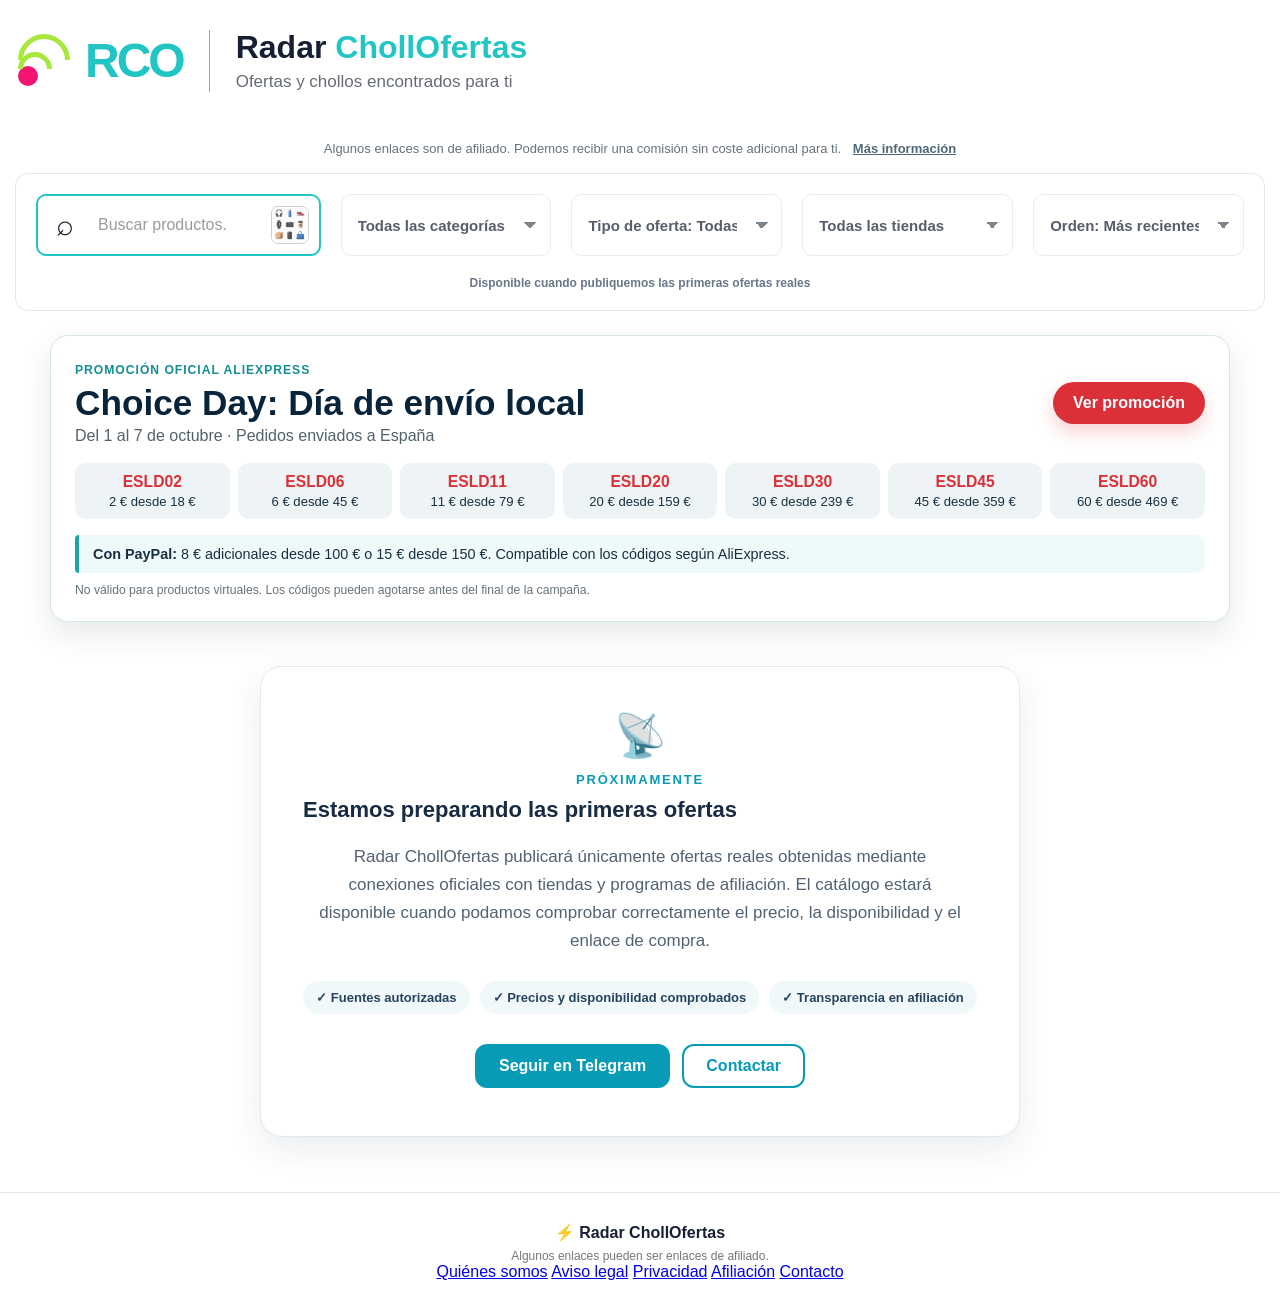
==== index.html @ f6c0b973 "Activar promoción oficial AliExpress Choice Day" ====
﻿<!DOCTYPE html>
<html lang="es">

<head>
    <meta charset="UTF-8">
    <meta name="viewport" content="width=device-width, initial-scale=1.0">

    <meta name="description" content="Radar ChollOfertas está preparando su catálogo de ofertas reales mediante conexiones oficiales con tiendas y programas de afiliación.">
    <meta name="robots" content="index, follow">

    <meta property="og:type" content="website">
    <meta property="og:locale" content="es_ES">
    <meta property="og:site_name" content="Radar ChollOfertas">
    <meta property="og:title" content="Radar ChollOfertas">
    <meta property="og:description" content="Estamos preparando ofertas reales mediante conexiones oficiales con tiendas y programas de afiliación.">
    <meta property="og:url" content="https://radarchollofertas.es/">
    <meta property="og:image" content="https://radarchollofertas.es/imagenes/compartir-radar-chollofertas.png">
    <meta property="og:image:width" content="1200">
    <meta property="og:image:height" content="630">
    <meta property="og:image:alt" content="Radar ChollOfertas, ofertas y chollos encontrados para ti">

    <meta name="twitter:card" content="summary_large_image">
    <meta name="twitter:title" content="Radar ChollOfertas">
    <meta name="twitter:description" content="Estamos preparando ofertas reales mediante conexiones oficiales con tiendas y programas de afiliación.">
    <meta name="twitter:image" content="https://radarchollofertas.es/imagenes/compartir-radar-chollofertas.png">

    <link rel="canonical" href="https://radarchollofertas.es/">
    <link rel="icon" href="favicon.svg" type="image/svg+xml">
    <link rel="alternate icon" href="favicon.ico">

    <title>Radar ChollOfertas</title>

    <link rel="stylesheet" href="styles.css?v=nombres-tienda1">
</head>

<body>

<header class="cabecera">

    <div class="marca" id="irInicio" role="link" tabindex="0" title="Ir al inicio">

        <div class="logo-rco">
            <div class="radar-simple">
                <span class="radar-punto"></span>
                <span class="radar-onda onda-a"></span>
                <span class="radar-onda onda-b"></span>
            </div>

            <span class="rco">RCO</span>
        </div>

        <div class="separador-logo"></div>

        <div class="nombre-marca">
            <h1>
                Radar <span>ChollOfertas</span>
            </h1>

            <p>
                Ofertas y chollos encontrados para ti
            </p>
        </div>

    </div>

</header>

<aside class="aviso-publicidad-visible" aria-label="Aviso sobre enlaces de afiliado">
    <span>Algunos enlaces son de afiliado. Podemos recibir una comisión sin coste adicional para ti.</span>
    <a href="afiliacion.html">Más información</a>
</aside>

<main>

    <section class="buscador-filtros">

        <div class="buscador">
            <span>⌕</span>

            <input
                id="buscar"
                type="search"
                placeholder="Buscar productos..."
            >

            <button
    id="abrirMosaico"
    class="acceso-mosaico"
    type="button"
    title="Ver mosaico de ofertas"
    aria-label="Ver mosaico de ofertas"
>
    <img class="imagen-mosaico-boton" src="imagenes/icono_mosaico.png" alt="" aria-hidden="true">
</button>
        </div>


        <select id="filtroCategoria">
            <option value="TODAS">Todas las categorías</option>
            <option value="ELECTRONICA">Electrónica</option>
            <option value="BELLEZA">Belleza</option>
            <option value="SUPERMERCADO">Supermercado</option>
            <option value="HOGAR">Hogar</option>
            <option value="INFANTIL">Infantil</option>
            <option value="INFORMATICA">Informática</option>
            <option value="MODA">Moda</option>
            <option value="DEPORTES">Deportes</option>
            <option value="LIBROS">Libros</option>
            <option value="OTROS">Otros</option>
        </select>

        <select id="filtroTipo">
            <option value="TODOS">Tipo de oferta: Todas</option>
            <option value="CHOLLO">🔥 Chollos</option>
            <option value="OFERTA">🛒 Ofertas</option>
        </select>


        <select id="filtroTienda">
            <option value="TODAS">
                Todas las tiendas
            </option>
        </select>


        <select id="ordenar">
            <option value="recientes">
                Orden: Más recientes
            </option>

            <option value="descuento">
                Mayor descuento
            </option>

            <option value="precio">
                Menor precio
            </option>
        </select>

    </section>

<!-- RCO_CHOICE_DAY_INICIO -->
    <section class="campana-choice" aria-labelledby="tituloChoiceDay">
        <div class="campana-choice-cabecera">
            <div>
                <span class="campana-choice-etiqueta">Promoción oficial AliExpress</span>
                <h2 id="tituloChoiceDay">Choice Day: Día de envío local</h2>
                <p>Del 1 al 7 de octubre · Pedidos enviados a España</p>
            </div>
            <a class="campana-choice-boton" href="https://www.awin1.com/cread.php?awinmid=11640&amp;awinaffid=3092483&amp;ued=https%3A%2F%2Fwww.aliexpress.com%2Fssr%2F300003422%2Fglo-main-venue-1w639u%3FdisableNav%3DYES%26pha_manifest%3Dssr%26_immersiveMode%3Dtrue%26businessCode%3Dguide" rel="nofollow sponsored">Ver promoción</a>
        </div>
        <div class="campana-choice-codigos" aria-label="Códigos promocionales">
            <span><b>ESLD02</b> 2 € desde 18 €</span><span><b>ESLD06</b> 6 € desde 45 €</span>
            <span><b>ESLD11</b> 11 € desde 79 €</span><span><b>ESLD20</b> 20 € desde 159 €</span>
            <span><b>ESLD30</b> 30 € desde 239 €</span><span><b>ESLD45</b> 45 € desde 359 €</span>
            <span><b>ESLD60</b> 60 € desde 469 €</span>
        </div>
        <p class="campana-choice-paypal"><b>Con PayPal:</b> 8 € adicionales desde 100 € o 15 € desde 150 €. Compatible con los códigos según AliExpress.</p>
        <p class="campana-choice-condiciones">No válido para productos virtuales. Los códigos pueden agotarse antes del final de la campaña.</p>
    </section>
<!-- RCO_CHOICE_DAY_FIN -->

    <section class="destacadas">

        <h2>
            <span class="fuego">🔥</span>
            OFERTAS DESTACADAS
        </h2>

        <button id="verTodasOfertas" class="ver-todas-ofertas" type="button" hidden>
            VISITAR PÁGINA
        </button>

        <div
            id="productos"
            class="productos">
        </div>

    </section>

</main>


<footer>

    <strong>⚡ Radar ChollOfertas</strong>

    <div class="aviso">
        Algunos enlaces pueden ser enlaces de afiliado.
    </div>

    <div class="enlaces-footer">
        <a href="quienes-somos.html">Quiénes somos</a>
        <a href="aviso-legal.html">Aviso legal</a>
        <a href="privacidad.html">Privacidad</a>
        <a href="afiliacion.html">Afiliación</a>
        <a href="contacto.html">Contacto</a>
    </div>

</footer>


<script src="app.js?v=nombres-tienda1"></script>

</body>
</html>
---- styles.css ----
﻿* {
    box-sizing: border-box;
}


/* ESTADO PREVIO AL LANZAMIENTO */

.buscador-filtros.controles-pendientes {
    position: relative;
    margin-bottom: 12px;
}

.buscador-filtros.controles-pendientes::after {
    content: "Disponible cuando publiquemos las primeras ofertas reales";
    grid-column: 1 / -1;
    color: #687789;
    font-size: 12px;
    font-weight: 700;
    text-align: center;
}

.controles-pendientes input:disabled,
.controles-pendientes select:disabled,
.controles-pendientes button:disabled {
    cursor: not-allowed !important;
    opacity: 0.72;
}

.modo-lanzamiento .destacadas {
    padding-top: 34px;
}

.modo-lanzamiento .productos {
    display: block;
}

.estado-lanzamiento {
    max-width: 760px;
    margin: 0 auto;
    padding: 48px 42px;
    text-align: center;
    background: #ffffff;
    border: 1px solid #e5e9ef;
    border-radius: 22px;
    box-shadow: 0 12px 34px rgba(22, 42, 66, 0.09);
}

.estado-lanzamiento-icono {
    font-size: 42px;
    line-height: 1;
    margin-bottom: 15px;
}

.estado-lanzamiento-etiqueta {
    margin: 0 0 10px;
    color: #079bb5;
    font-size: 13px;
    font-weight: 800;
    letter-spacing: 0.14em;
}

.estado-lanzamiento h2 {
    margin: 0;
    color: #172b42;
    font-size: clamp(26px, 4vw, 38px);
    line-height: 1.18;
}

.estado-lanzamiento-texto {
    max-width: 650px;
    margin: 20px auto 0;
    color: #526273;
    font-size: 17px;
    line-height: 1.65;
}

.estado-lanzamiento-garantias {
    display: flex;
    flex-wrap: wrap;
    justify-content: center;
    gap: 10px;
    margin-top: 26px;
}

.estado-lanzamiento-garantias span {
    padding: 9px 13px;
    color: #27435f;
    font-size: 13px;
    font-weight: 700;
    background: #f1f8fa;
    border-radius: 999px;
}

.estado-lanzamiento-enlaces {
    display: flex;
    flex-wrap: wrap;
    justify-content: center;
    gap: 12px;
    margin-top: 30px;
}

.estado-lanzamiento-enlaces a {
    display: inline-flex;
    align-items: center;
    justify-content: center;
    min-height: 44px;
    padding: 0 22px;
    color: #ffffff;
    font-weight: 800;
    text-decoration: none;
    background: #079bb5;
    border: 2px solid #079bb5;
    border-radius: 12px;
}

.estado-lanzamiento-enlaces a.secundario {
    color: #079bb5;
    background: #ffffff;
}

@media (max-width: 600px) {
    .estado-lanzamiento {
        padding: 34px 20px;
        border-radius: 17px;
    }

    .estado-lanzamiento-texto {
        font-size: 15px;
    }

    .estado-lanzamiento-garantias {
        align-items: stretch;
        flex-direction: column;
    }
}

:root {
    --rosa: #f41472;
    --agua: #21c5c3;
    --pistacho: #a8e83c;
    --texto: #172033;
    --gris: #68707d;
    --borde: #e2e6ea;
}

body {
    margin: 0;
    background: #ffffff;
    color: var(--texto);
    font-family: Arial, Helvetica, sans-serif;
}

.error-404 {
    text-align: center;
}

.codigo-error {
    color: var(--agua);
    font-size: clamp(72px, 16vw, 150px);
    font-weight: 900;
    line-height: 1;
    letter-spacing: -6px;
    margin-bottom: 18px;
}


/* =========================
   CABECERA
========================= */

.cabecera {
    background: white;
    padding: 30px 3%;
}

.marca {
    max-width: 1500px;
    margin: auto;

    display: flex;
    align-items: center;

    gap: 26px;
}

.logo-rco {
    display: flex;
    align-items: center;
    gap: 12px;
}

.rco {
    color: var(--agua);
    font-size: 48px;
    line-height: 1;
    font-weight: 900;
    letter-spacing: -3px;
}

.separador-logo {
    width: 1px;
    height: 62px;
    background: #9ba0a6;
}

.nombre-marca h1 {
    margin: 0;

    font-size: 32px;
    line-height: 1.1;
}

.nombre-marca h1 span {
    color: var(--agua);
}

.nombre-marca p {
    margin: 7px 0 0;

    color: #666b74;
    font-size: 17px;
}


/* =========================
   RADAR
========================= */

.radar-simple {
    position: relative;

    width: 58px;
    height: 55px;
}

.radar-punto {
    position: absolute;

    left: 3px;
    bottom: 3px;

    width: 20px;
    height: 20px;

    background: var(--rosa);
    border-radius: 50%;
}

.radar-onda {
    position: absolute;

    border: 5px solid var(--pistacho);
    border-left-color: transparent;
    border-bottom-color: transparent;

    border-radius: 50%;

    transform: rotate(-45deg);
}

.onda-a {
    width: 34px;
    height: 34px;

    left: 3px;
    bottom: 3px;
}

.onda-b {
    width: 52px;
    height: 52px;

    left: 3px;
    bottom: 3px;
}


/* =========================
   CONTENIDO
========================= */

/* RCO_CHOICE_DAY_CSS_INICIO */
.campana-choice{width:min(1180px,calc(100% - 32px));margin:24px auto 0;padding:24px;color:#173042;background:#fff;border:1px solid #d7e4e8;border-radius:18px;box-shadow:0 12px 30px rgba(8,36,59,.1)}
.campana-choice-cabecera{display:flex;align-items:center;justify-content:space-between;gap:24px}.campana-choice-etiqueta{color:#148e91;font-size:.76rem;font-weight:900;letter-spacing:.08em;text-transform:uppercase}.campana-choice h2{margin:5px 0 4px;color:#08243b;font-size:clamp(1.45rem,3vw,2.2rem)}.campana-choice-cabecera p{margin:0;color:#52626c}.campana-choice-boton{flex:0 0 auto;padding:12px 20px;color:#fff;background:#dc3038;border-radius:999px;font-weight:900;text-decoration:none;box-shadow:0 8px 18px rgba(220,48,56,.22)}.campana-choice-boton:hover{transform:translateY(-1px);background:#c9242d}.campana-choice-codigos{display:grid;grid-template-columns:repeat(7,minmax(120px,1fr));gap:8px;margin-top:18px}.campana-choice-codigos span{padding:10px 8px;background:#eef4f5;border-radius:11px;text-align:center;font-size:.82rem}.campana-choice-codigos b{display:block;margin-bottom:3px;color:#dc3038;font-size:.98rem}.campana-choice-paypal{margin:16px 0 0;padding:11px 14px;background:#eefafa;border-left:4px solid #1ca6a8;border-radius:4px 10px 10px 4px;font-size:.9rem}.campana-choice-condiciones{margin:10px 0 0;color:#67737a;font-size:.76rem}
@media(max-width:900px){.campana-choice-codigos{grid-template-columns:repeat(4,minmax(110px,1fr))}}
@media(max-width:620px){.campana-choice{width:min(100% - 20px,1180px);margin-top:14px;padding:18px 14px}.campana-choice-cabecera{align-items:stretch;flex-direction:column;gap:14px}.campana-choice-boton{text-align:center}.campana-choice-codigos{grid-template-columns:repeat(2,minmax(0,1fr))}}
/* RCO_CHOICE_DAY_CSS_FIN */

main {
    max-width: 1500px;
    margin: auto;

    padding: 10px 3% 55px;
}


/* =========================
   BUSCADOR Y FILTROS
========================= */

.buscador-filtros {
    display: grid;

    grid-template-columns:
        minmax(220px, 1.35fr)
        minmax(150px, 1fr)
        minmax(150px, 1fr)
        minmax(140px, 1fr)
        minmax(160px, 1fr);

    gap: 20px;

    padding: 20px;

    border: 1px solid var(--borde);
    border-radius: 13px;

    background: #ffffff;

    margin-bottom: 40px;
}

.buscador {
    height: 62px;

    display: flex;
    align-items: center;

    border: 2px solid var(--agua);
    border-radius: 10px;

    padding: 0 18px;
}

.buscador span {
    font-size: 30px;
    margin-right: 12px;
}

.buscador input {
    width: 100%;

    border: 0;
    outline: 0;

    font-size: 16px;
    color: var(--texto);

    background: transparent;
}

select {
    width: 100%;
    height: 62px;

    border: 1px solid var(--borde);
    border-radius: 10px;

    padding: 0 16px;

    background: white;
    color: var(--texto);

    font-size: 15px;
    font-weight: 700;

    cursor: pointer;
}


/* =========================
   OFERTAS DESTACADAS
========================= */

.destacadas h2 {
    margin: 0 0 24px;

    display: flex;
    align-items: center;
    gap: 12px;

    font-size: 31px;
    font-weight: 900;
}

.fuego {
    font-size: 38px;
}


/* =========================
   TARJETAS
========================= */

.productos {
    display: grid;

    grid-template-columns:
        repeat(4, minmax(0, 1fr));

    gap: 26px;
}

.tarjeta {
    display: flex;
    flex-direction: column;

    min-width: 0;

    background: white;

    border: 1px solid var(--borde);
    border-radius: 14px;

    overflow: hidden;

    box-shadow:
        0 3px 12px rgba(0, 0, 0, .055);
}

.foto-contenedor {
    position: relative;

    height: 285px;

    background: white;
}

.foto-producto {
    width: 100%;
    height: 100%;

    object-fit: contain;

    padding: 20px;
}


/* =========================
   DESCUENTO
========================= */

.descuento {
    position: absolute;

    top: 15px;
    left: 15px;

    z-index: 2;

    background: var(--rosa);
    color: white;

    padding: 7px 10px;

    border-radius: 7px;

    font-size: 16px;
    font-weight: 900;
}


/* BANDA PARA PRODUCTOS ACTUALIZADOS */

.marca-actualizado {
    position: absolute;
    top: 0;
    right: 0;
    z-index: 3;

    width: 68%;
    height: 44px;

    display: flex;
    align-items: center;
    justify-content: flex-end;

    padding: 0 12px 9px 42px;

    background: var(--agua);
    color: #ffffff;

    clip-path: polygon(17% 0, 100% 0, 100% 100%, 0 42%);

    font-size: 11px;
    font-weight: 900;
    line-height: 1;
    letter-spacing: .2px;
}

.marca-actualizado-subida {
    background: #f28c28;
}


/* =========================
   CONTENIDO DE TARJETA
========================= */

.contenido {
    flex: 1;

    display: flex;
    flex-direction: column;

    padding: 0 18px 18px;
}


/* CONTENEDOR NOMBRE + CARACTERÍSTICAS */

.nombre {
    min-height: 52px;
    line-height: 1.4;

    font-size: 13px;
    font-weight: 400;
}


/* SOLO EL NOMBRE DEL PRODUCTO */

.nombre-producto {
    color: var(--texto);

    font-size: 18px;
    font-weight: 700;
}


/* CARACTERÍSTICAS A CONTINUACIÓN */

.caracteristicas {
    color: #68707d;

    font-size: 16px !important;
    font-weight: 400 !important;

    line-height: 1.4;
    letter-spacing: normal;
}


/* =========================
   PRECIOS
========================= */

.precios {
    display: flex;
    align-items: baseline;
    flex-wrap: wrap;

    gap: 15px;

    margin-top: 16px;
}

.precio-oferta {
    color: var(--rosa);

    font-size: 28px;
    font-weight: 900;
}

.precio-anterior {
    color: #747982;

    font-size: 16px;

    text-decoration: line-through;
}


/* =========================
   TIPO CHOLLO / OFERTA
========================= */

.tipo-producto {
    width: fit-content;

    margin-top: 13px;

    padding: 7px 11px;

    border-radius: 8px;

    font-size: 13px;
    font-weight: 800;
}

.tipo-producto.chollo {
    background: #eafadb;
    color: #20982d;
}

.tipo-producto.oferta {
    background: #e3fafa;
    color: #148b8a;
}


/* =========================
   VALORACIÓN
========================= */

.valoracion-general {
    margin-top: 13px;

    font-size: 14px;
    color: #6c727c;
}

.estrellas {
    color: #ffc400;
    font-size: 18px;
}


/* =========================
   TIENDAS
========================= */

.tiendas-producto {
    margin-top: auto;

    padding-top: 16px;
}

.bloque-tienda {
    margin-top: 8px;
}

.fila-tienda {
    min-height: 54px;

    display: grid;

    grid-template-columns:
        minmax(0, 1fr)
        auto;

    align-items: center;

    gap: 4px;

    padding: 7px 5px 7px 8px;

    border: 1px solid var(--borde);
    border-radius: 9px;
}

.nombre-tienda {
    min-width: 0;

    font-size: 14px;
    font-weight: 800;

    white-space: nowrap;
    overflow: hidden;
    text-overflow: ellipsis;
    cursor: help;
}

.nombre-tienda::before {
    content: "🛍️";
    margin-right: 4px;
}

.boton-oferta {
    display: inline-flex;

    align-items: center;
    justify-content: center;

    min-height: 30px;

    padding: 0 4px;

    border-radius: 7px;

    background: var(--rosa);
    color: white;

    text-decoration: none;

    font-size: 8px;
    font-weight: 900;

    white-space: nowrap;
}

.boton-oferta:hover {
    opacity: .87;
}


/* VALORACIÓN INDIVIDUAL DE CADA TIENDA */

.datos-tienda {
    padding: 5px 12px 7px;

    color: #6c727c;

    font-size: 12px;
    line-height: 1.4;
}

.envio-tienda {
    margin-left: 1em;
}


/* =========================
   FOOTER
========================= */

footer {
    border-top: 1px solid var(--borde);

    padding: 30px;

    text-align: center;

    background: white;
}

.aviso {
    margin-top: 7px;

    color: #777;

    font-size: 12px;
}


/* =========================
   TABLET
========================= */

@media (max-width: 1100px) {

    .productos {
        grid-template-columns:
            repeat(2, minmax(0, 1fr));
    }

    .buscador-filtros {
        grid-template-columns:
            repeat(2, minmax(0, 1fr));
    }

}


/* =========================
   MÓVIL
========================= */

@media (max-width: 650px) {

    .cabecera {
        padding: 20px 15px;
    }

    .marca {
        gap: 12px;
    }

    .rco {
        font-size: 31px;
    }

    .radar-simple {
        transform: scale(.72);
        margin-right: -8px;
    }

    .separador-logo {
        height: 45px;
    }

    .nombre-marca h1 {
        font-size: 19px;
    }

    .nombre-marca p {
        font-size: 11px;
    }

    main {
        padding:
            10px 15px 40px;
    }

    .buscador-filtros {
        grid-template-columns: 1fr;

        gap: 10px;

        padding: 12px;
    }

    .buscador,
    select {
        height: 52px;
    }

    .destacadas h2 {
        font-size: 24px;
    }

    .fuego {
        font-size: 31px;
    }

    .productos {
        grid-template-columns: 1fr;
    }

}
/* AJUSTE FINAL DE ANCHO DE PAGINA */

.cabecera {
    padding-left: 15px !important;
    padding-right: 15px !important;
}

.marca {
    width: 100% !important;
    max-width: none !important;
    margin-left: 0 !important;
    margin-right: 0 !important;
}

main {
    width: 100% !important;
    max-width: none !important;
    margin-left: 0 !important;
    margin-right: 0 !important;
    padding-left: 15px !important;
    padding-right: 15px !important;
}

.productos {
    grid-template-columns: repeat(4, minmax(0, 1fr)) !important;
    gap: 18px !important;
}


/* AJUSTE DE TARJETAS */

.productos {
    grid-template-columns: repeat(5, minmax(0, 1fr)) !important;
    gap: 16px !important;
}

.foto-contenedor {
    height: 200px !important;
}

.foto-producto {
    padding: 12px !important;
}

.contenido {
    padding: 0 12px 12px !important;
}

@media (min-width: 1700px) {
    .productos {
        grid-template-columns: repeat(6, minmax(0, 1fr)) !important;
    }
}

@media (max-width: 1100px) {
    .productos {
        grid-template-columns: repeat(3, minmax(0, 1fr)) !important;
    }
}

@media (max-width: 800px) {
    .productos {
        grid-template-columns: repeat(2, minmax(0, 1fr)) !important;
    }
}

@media (max-width: 550px) {
    .productos {
        grid-template-columns: 1fr !important;
    }
}


/* =====================================================
   ALINEACION FINAL DEL CONTENIDO DE LAS TARJETAS
===================================================== */

.tarjeta {
    display: flex !important;
    flex-direction: column !important;
}

.contenido {
    flex: 0 0 auto !important;
    display: flex !important;
    flex-direction: column !important;
    justify-content: flex-start !important;
}

.nombre {
    flex: 0 0 auto !important;
}

.precios {
    flex: 0 0 auto !important;
    margin-top: 14px !important;
}

.tipo-producto {
    flex: 0 0 auto !important;
    margin-top: 10px !important;
}

.tiendas-producto {
    flex: 0 0 auto !important;
    margin-top: 0 !important;
    padding-top: 10px !important;
}

.bloque-tienda {
    margin-top: 7px !important;
}


/* =====================================================
   PAGINAS INFORMATIVAS
===================================================== */

.pagina-informativa {
    width: 100%;
    max-width: 1000px;
    margin: 0 auto;
    padding: 40px 20px 70px;
}

.bloque-informativo {
    background: #ffffff;
    border: 1px solid var(--borde);
    border-radius: 14px;
    padding: 32px;
    box-shadow: 0 3px 12px rgba(0, 0, 0, .055);
}

.bloque-informativo h2 {
    margin-top: 0;
    margin-bottom: 22px;
    font-size: 30px;
    font-weight: 900;
    color: var(--texto);
}

.bloque-informativo p {
    color: #68707d;
    font-size: 16px;
    line-height: 1.6;
}

.correo-contacto {
    display: inline-block;
    margin: 12px 0 18px;
    color: var(--agua);
    font-size: 18px;
    font-weight: 800;
    text-decoration: none;
}

.correo-contacto:hover {
    text-decoration: underline;
}

.volver-inicio {
    display: inline-block;
    margin-top: 22px;
    color: var(--rosa);
    font-weight: 800;
    text-decoration: none;
}

.volver-inicio:hover {
    text-decoration: underline;
}

@media (max-width: 550px) {

    .pagina-informativa {
        padding: 25px 15px 45px;
    }

    .bloque-informativo {
        padding: 22px;
    }

    .bloque-informativo h2 {
        font-size: 25px;
    }

}


/* =====================================================
   AJUSTE TARJETAS MOVIL
===================================================== */

@media (max-width: 550px) {

    .foto-contenedor {
        height: 180px !important;
    }

    .valoracion-general {
        font-size: 15px !important;
    }

    .estrellas {
        font-size: 19px !important;
    }

}


@media (max-width: 550px) {
    .foto-contenedor {
        height: 170px !important;
    }
}


/* AJUSTE MOVIL - IMAGEN Y BORDE DE TARJETAS */

@media (max-width: 550px) {

    .foto-contenedor {
        height: 160px !important;
    }

    .tarjeta {
        border: 1.5px solid #c9ced6 !important;
    }

}


/* AJUSTE MOVIL - IMAGEN Y BORDE DE TARJETAS */

@media (max-width: 550px) {

    .foto-contenedor {
        height: 160px !important;
    }

    .tarjeta {
        border: 1.5px solid #c9ced6 !important;
    }

}


/* AJUSTE MOVIL - TARJETA MAS COMPACTA Y BORDE MARCADO */

@media (max-width: 550px) {

    .foto-contenedor {
        height: 150px !important;
    }

    .tarjeta {
        border: 3px solid #b8bec8 !important;
    }

}


/* AJUSTE MOVIL FINAL DE PRUEBA */

@media (max-width: 550px) {

    .foto-contenedor {
        height: 140px !important;
    }

    .tarjeta {
        border: 3px solid #707780 !important;
    }

}


/* CONTORNO TARJETAS - TODAS LAS PANTALLAS */

.tarjeta {
    border: 3px solid #707780 !important;
}


/* CONTORNO TARJETAS - TODAS LAS PANTALLAS */

.tarjeta {
    border: 3px solid #707780 !important;
}


/* =====================================================
   FILA TIPO DE OFERTA + BOTON COMPARTIR
===================================================== */

.fila-tipo-compartir {
    display: flex;
    align-items: center;
    justify-content: space-between;
    gap: 10px;
    margin-top: 10px;
}

.fila-tipo-compartir .tipo-producto {
    margin-top: 0 !important;
}

.boton-compartir {
    margin-left: auto;
    flex: 0 0 auto;

    width: 34px;
    height: 34px;

    display: flex;
    align-items: center;
    justify-content: center;

    padding: 0;

    border: 1px solid #c5cbd3;
    border-radius: 8px;
    background: #ffffff;

    color: #222;
    font-size: 20px;
    font-weight: 700;

    cursor: pointer;
}

.boton-compartir:hover {
    background: #f3f4f6;
}


.boton-compartir svg {
    fill: none;
    stroke: currentColor;
    stroke-width: 2;
    stroke-linecap: round;
    stroke-linejoin: round;
}

.boton-compartir svg circle {
    fill: currentColor;
    stroke: currentColor;
}


/* =====================================================
   BOTON VER TODAS LAS OFERTAS
===================================================== */

.ver-todas-ofertas {
    display: block;

    width: fit-content;
    margin: 22px auto 26px;

    padding: 10px 18px;

    border: 2px solid var(--agua);
    border-radius: 9px;

    background: #ffffff;
    color: var(--texto);

    font-size: 14px;
    font-weight: 800;

    cursor: pointer;
}

.ver-todas-ofertas:hover {
    background: #eafafa;
}

.ver-todas-ofertas[hidden] {
    display: none !important;
}


#irInicio {
    cursor: pointer;
}


/* =====================================================
   LOGO SIEMPRE VISIBLE AL HACER SCROLL
===================================================== */

.cabecera {
    position: sticky;
    top: 0;
    z-index: 1000;
    background: #ffffff;
}



/* Miniatura visual del acceso al mosaico */

.mini-mosaico {
    display: grid;
    grid-template-columns: repeat(3, 1fr);
    grid-template-rows: repeat(3, 1fr);
    width: 100%;
    height: 100%;
    gap: 2px;
}

.mini-mosaico > span {
    display: flex;
    align-items: center;
    justify-content: center;
    min-width: 0;
    min-height: 0;
    overflow: hidden;
    border-radius: 2px;
    background: #dfe3e8;
    font-size: 8px;
    font-weight: 800;
    line-height: 1;
}

.mini-mosaico > .mini-fuego {
    background: #fff1e8;
    font-size: 9px;
}

.mini-mosaico > .mini-descuento {
    background: #e9f7f7;
    font-size: 9px;
}


/* ICONO MOSAICO DENTRO DEL BUSCADOR */

.buscador {
    gap: 10px;
}

.buscador input {
    min-width: 0;
    flex: 1;
}

.acceso-mosaico {
    width: 38px;
    height: 38px;
    flex: 0 0 38px;

    padding: 5px;

    border: 1px solid #b8bec8;
    border-radius: 7px;

    background: #ffffff;
    cursor: pointer;
}

.mini-mosaico {
    display: grid;
    grid-template-columns: repeat(3, 1fr);
    grid-template-rows: repeat(3, 1fr);

    width: 100%;
    height: 100%;
    gap: 2px;
}

.mini-mosaico > span {
    display: block;
    background: #8e969f;
    border-radius: 1px;
}

.acceso-mosaico:hover {
    border-color: var(--agua);
}


/* MINI MOSAICO DE PRODUCTOS */

.mini-mosaico > span {
    display: flex;
    align-items: center;
    justify-content: center;

    background: #ffffff;
    border: 1px solid #e2e5e9;
    border-radius: 2px;

    font-size: 8px;
    line-height: 1;

    overflow: hidden;
}

.acceso-mosaico {
    padding: 3px;
}


.mini-mosaico > .mini-prod {
    border: 1px solid #d9dde3;
    border-radius: 2px;
    background-size: 70% 70%;
    background-repeat: no-repeat;
    background-position: center;
}

.mini-prod.p1 { background-color: #eef3f8; }
.mini-prod.p2 { background-color: #f5ece8; }
.mini-prod.p3 { background-color: #eef6ee; }
.mini-prod.p4 { background-color: #f3eef7; }
.mini-prod.p5 { background-color: #fff3e6; }
.mini-prod.p6 { background-color: #eaf4f6; }
.mini-prod.p7 { background-color: #f1f1f1; }
.mini-prod.p8 { background-color: #eef0f8; }
.mini-prod.p9 { background-color: #f7eeee; }


/* MINI MOSAICO LIMPIO Y CONTENIDO */

.acceso-mosaico {
    width: 38px !important;
    height: 38px !important;
    flex: 0 0 38px !important;

    padding: 4px !important;

    border: 1px solid #b8bec8 !important;
    border-radius: 7px !important;

    background: #ffffff !important;

    overflow: hidden !important;
    box-sizing: border-box !important;

    display: flex !important;
    align-items: center !important;
    justify-content: center !important;
}

.mini-mosaico {
    width: 100% !important;
    height: 100% !important;

    display: grid !important;
    grid-template-columns: repeat(3, 1fr) !important;
    grid-template-rows: repeat(3, 1fr) !important;

    gap: 2px !important;

    overflow: hidden !important;
}

.mini-mosaico > i {
    display: block !important;

    width: 100% !important;
    height: 100% !important;

    min-width: 0 !important;
    min-height: 0 !important;

    margin: 0 !important;
    padding: 0 !important;

    background: #8f98a3 !important;
    border-radius: 2px !important;

    font-size: 0 !important;
    line-height: 0 !important;

    overflow: hidden !important;
}


/* BOTÓN MOSAICO DENTRO DEL BUSCADOR */

.buscador {
    position: relative;
}

.buscador input {
    padding-right: 58px;
}

.acceso-mosaico {
    position: absolute;
    right: 10px;
    top: 50%;
    transform: translateY(-50%);

    width: 42px;
    height: 42px;
    padding: 3px;

    border: 1px solid #d7dde4;
    border-radius: 8px;
    background: #ffffff;

    cursor: pointer;
    transition: border-color 0.2s ease, box-shadow 0.2s ease;
}

.acceso-mosaico:hover {
    border-color: var(--agua);
    box-shadow: 0 0 0 1px var(--agua);
}

.mini-mosaico {
    display: grid;
    grid-template-columns: repeat(3, 1fr);
    grid-template-rows: repeat(3, 1fr);

    width: 100%;
    height: 100%;
    gap: 1px;
}

.mini-mosaico > span {
    display: flex;
    align-items: center;
    justify-content: center;

    min-width: 0;
    min-height: 0;
    overflow: hidden;

    border: 1px solid #e1e5e9;
    border-radius: 2px;
    background: #ffffff;

    font-size: 8px;
    line-height: 1;
}


/* IMAGEN REAL DENTRO DEL BOTON MOSAICO */

.imagen-mosaico-boton {
    width: 100%;
    height: 100%;
    display: block;
    object-fit: contain;
    border: 0;
    border-radius: 4px;
    pointer-events: none;
}

.acceso-mosaico {
    overflow: hidden;
}

.acceso-mosaico:hover {
    border-color: var(--agua) !important;
    box-shadow: 0 0 0 1px var(--agua) !important;
}


/* AJUSTE TAMAÑO ICONO MOSAICO */

.acceso-mosaico {
    padding: 1px !important;
}

.imagen-mosaico-boton {
    width: 100% !important;
    height: 100% !important;
    object-fit: cover !important;
    border-radius: 5px;
}


/* PEQUEÑO ZOOM ICONOS MOSAICO */

.imagen-mosaico-boton {
    transform: scale(1.10);
}


/* ZOOM MAYOR ICONOS MOSAICO */

.imagen-mosaico-boton {
    transform: scale(1.25) !important;
}


/* AJUSTE FINAL ZOOM ICONOS MOSAICO */

.imagen-mosaico-boton {
    transform: scale(1.35) !important;
}


/* =========================================================
   MOSAICO WEB - 6 COLUMNAS PC / 3 MOVIL
========================================================= */

.productos.modo-mosaico {
    display: grid !important;
    grid-template-columns: repeat(6, minmax(0, 1fr)) !important;
    gap: 8px !important;
    align-items: stretch;
}

.mosaico-item {
    position: relative;
    display: block;

    width: 100%;
    aspect-ratio: 1 / 1;

    overflow: hidden;

    background: #ffffff;
    border: 1px solid #e1e5e9;
    border-radius: 8px;

    text-decoration: none;
    cursor: pointer;
}

.mosaico-item img {
    width: 100%;
    height: 100%;

    display: block;
    object-fit: contain;

    background: #ffffff;
}

.mosaico-descuento {
    position: absolute;
    top: 5px;
    left: 5px;

    padding: 3px 6px;

    border-radius: 5px;

    background: rgba(0, 0, 0, 0.78);
    color: #ffffff;

    font-size: 12px;
    font-weight: 800;
}

.mosaico-fuego {
    position: absolute;
    top: 5px;
    right: 5px;

    font-size: 20px;
    line-height: 1;
}

.mosaico-rco {
    position: absolute;
    right: 5px;
    bottom: 5px;

    padding: 3px 5px;

    border-radius: 4px;

    background: rgba(0, 0, 0, 0.75);
    color: #ffffff;

    font-size: 10px;
    font-weight: 900;
    letter-spacing: 0.5px;
}


/* TABLET */

@media (max-width: 900px) {

    .productos.modo-mosaico {
        grid-template-columns:
            repeat(4, minmax(0, 1fr)) !important;
    }

}


/* MOVIL */

@media (max-width: 600px) {

    .productos.modo-mosaico {
        grid-template-columns:
            repeat(3, minmax(0, 1fr)) !important;

        gap: 5px !important;
    }

    .mosaico-descuento {
        font-size: 10px;
        padding: 2px 4px;
    }

    .mosaico-fuego {
        font-size: 16px;
    }

    .mosaico-rco {
        font-size: 8px;
    }

}


/* MOSAICO COMPACTO EN ORDENADOR */

@media (min-width: 901px) {

    .productos.modo-mosaico {
        grid-template-columns: repeat(6, minmax(0, 1fr)) !important;
        gap: 5px !important;
    }

    .mosaico-item {
        aspect-ratio: 1 / 1 !important;
        border-radius: 5px !important;
    }

    .mosaico-descuento {
        top: 3px;
        left: 3px;
        padding: 2px 4px;
        font-size: 10px;
    }

    .mosaico-fuego {
        top: 3px;
        right: 3px;
        font-size: 14px;
    }

    .mosaico-rco {
        right: 3px;
        bottom: 3px;
        padding: 2px 3px;
        font-size: 7px;
    }

    .destacadas {
        margin-top: 10px !important;
    }

    .destacadas h2 {
        margin-bottom: 10px !important;
        font-size: 22px !important;
    }
}


/* MOSAICO PC - 6 COLUMNAS COMPACTAS */

@media (min-width: 901px) {

    .productos.modo-mosaico {
        grid-template-columns: repeat(6, 115px) !important;
        grid-auto-rows: 115px !important;

        gap: 5px !important;

        justify-content: center !important;
        align-items: center !important;
    }

    .mosaico-item {
        width: 115px !important;
        height: 115px !important;

        aspect-ratio: auto !important;

        border-radius: 5px !important;
    }

    .mosaico-item img {
        width: 100% !important;
        height: 100% !important;

        object-fit: contain !important;
    }

}


/* AJUSTES VISUALES MOSAICO */

.mosaico-item img {
    background: transparent !important;
}

.mosaico-rco {
    background: transparent !important;
    color: var(--agua) !important;

    padding: 0 !important;
    border: 0 !important;
    border-radius: 0 !important;

    font-size: 9px !important;
    font-weight: 800 !important;
}


/* RCO DISCRETO EN MOSAICO */

.mosaico-rco {
    background: transparent !important;
    color: var(--agua) !important;
    border: 0 !important;
    border-radius: 0 !important;
    padding: 0 !important;
    box-shadow: none !important;

    font-size: 9px !important;
    font-weight: 800 !important;
}

.mosaico-item img {
    background: transparent !important;
}


/* PRECIO OFERTADO EN MOSAICO */

.mosaico-precio {
    position: absolute;
    left: 4px;
    bottom: 4px;

    padding: 2px 4px;

    background: rgba(255, 255, 255, 0.88);
    color: #111827;

    border-radius: 4px;

    font-size: 10px;
    font-weight: 800;
    line-height: 1;
}


/* =========================================
   FLECHAS DE LOS FILTROS MÁS GRANDES
   Y ZONA DE PULSACIÓN MÁS CÓMODA
========================================= */

.buscador-filtros select {
    cursor: pointer;

    /* Más espacio para la flecha */
    padding-right: 44px !important;

    /* Flecha personalizada más grande */
    appearance: none;
    -webkit-appearance: none;
    -moz-appearance: none;

    background-image:
        linear-gradient(45deg, transparent 50%, #4b5563 50%),
        linear-gradient(135deg, #4b5563 50%, transparent 50%);

    background-position:
        calc(100% - 19px) 50%,
        calc(100% - 13px) 50%;

    background-size:
        7px 7px,
        7px 7px;

    background-repeat: no-repeat;
}

.buscador-filtros select:hover {
    cursor: pointer;
}


/* AJUSTE TAMAÑO FINAL MOSAICO PC */

@media (min-width: 901px) {

    .productos.modo-mosaico {
        grid-template-columns: repeat(6, 160px) !important;
        grid-auto-rows: 160px !important;
        gap: 6px !important;
        justify-content: center !important;
    }

    .mosaico-item {
        width: 160px !important;
        height: 160px !important;
    }

}


/* MOSAICO PC - 9 COLUMNAS */

@media (min-width: 901px) {

    .productos.modo-mosaico {
        grid-template-columns: repeat(9, 160px) !important;
        grid-auto-rows: 160px !important;
        gap: 6px !important;
        justify-content: center !important;
    }

    .mosaico-item {
        width: 160px !important;
        height: 160px !important;
    }

}

/* PRUEBA VISUAL: aviso de afiliación visible bajo la cabecera */
.aviso-publicidad-visible {
    max-width: 1180px;
    margin: 14px auto 0;
    padding: 4px 16px;
    border: 0;
    background: transparent;
    color: #66727c;
    font-size: 13px;
    line-height: 1.45;
    text-align: center;
}

.aviso-publicidad-visible a {
    margin-left: 8px;
    color: #4e6879;
    font-weight: 700;
}

@media (max-width: 700px) {
    .aviso-publicidad-visible {
        margin: 10px 12px 0;
        padding: 3px 11px;
        font-size: 12px;
    }

    .aviso-publicidad-visible a {
        display: inline-block;
    }
}
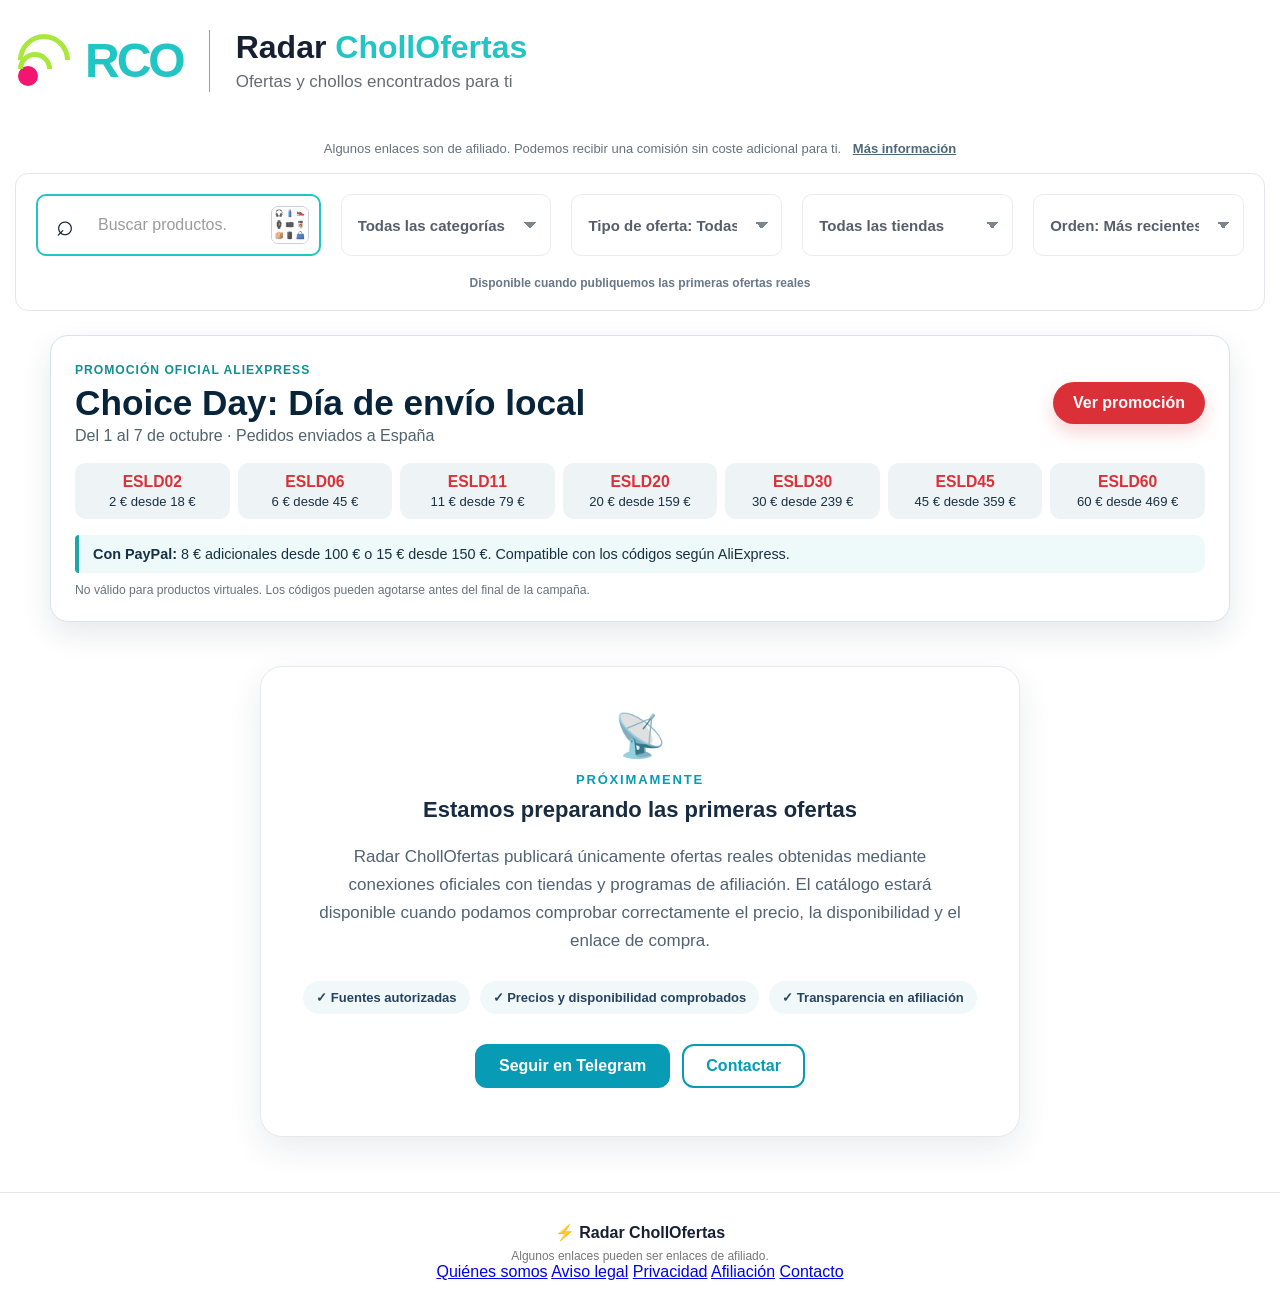
==== commit 7da73683: "Forzar carga del centrado actualizado" ====
--- a/index.html
+++ b/index.html
@@ -30,7 +30,7 @@
 
     <title>Radar ChollOfertas</title>
 
-    <link rel="stylesheet" href="styles.css?v=nombres-tienda1">
+    <link rel="stylesheet" href="styles.css?v=centrado-20261005">
 </head>
 
 <body>
--- a/styles.css
+++ b/styles.css
@@ -59,9 +59,12 @@
     letter-spacing: 0.14em;
 }
 
-.estado-lanzamiento h2 {
-    margin: 0;
-    color: #172b42;
+.estado-lanzamiento h2 {
+    margin: 0;
+    width: 100%;
+    justify-content: center;
+    text-align: center;
+    color: #172b42;
     font-size: clamp(26px, 4vw, 38px);
     line-height: 1.18;
 }
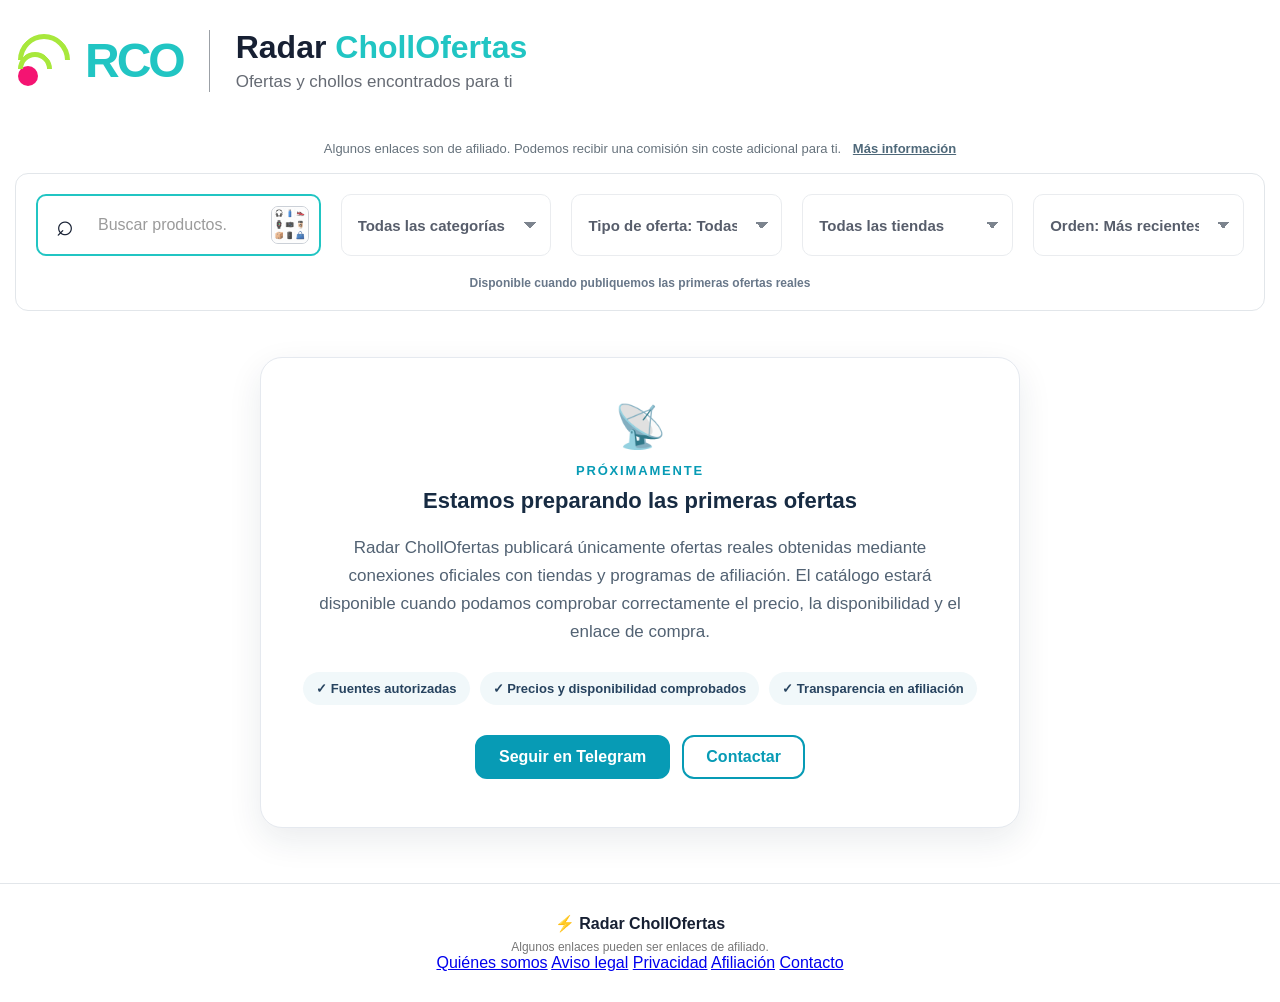
==== commit b12bb414: "Retirar promoción finalizada AliExpress Choice Day" ====
--- a/index.html
+++ b/index.html
@@ -139,28 +139,7 @@
 
     </section>
 
-<!-- RCO_CHOICE_DAY_INICIO -->
-    <section class="campana-choice" aria-labelledby="tituloChoiceDay">
-        <div class="campana-choice-cabecera">
-            <div>
-                <span class="campana-choice-etiqueta">Promoción oficial AliExpress</span>
-                <h2 id="tituloChoiceDay">Choice Day: Día de envío local</h2>
-                <p>Del 1 al 7 de octubre · Pedidos enviados a España</p>
-            </div>
-            <a class="campana-choice-boton" href="https://www.awin1.com/cread.php?awinmid=11640&amp;awinaffid=3092483&amp;ued=https%3A%2F%2Fwww.aliexpress.com%2Fssr%2F300003422%2Fglo-main-venue-1w639u%3FdisableNav%3DYES%26pha_manifest%3Dssr%26_immersiveMode%3Dtrue%26businessCode%3Dguide" rel="nofollow sponsored">Ver promoción</a>
-        </div>
-        <div class="campana-choice-codigos" aria-label="Códigos promocionales">
-            <span><b>ESLD02</b> 2 € desde 18 €</span><span><b>ESLD06</b> 6 € desde 45 €</span>
-            <span><b>ESLD11</b> 11 € desde 79 €</span><span><b>ESLD20</b> 20 € desde 159 €</span>
-            <span><b>ESLD30</b> 30 € desde 239 €</span><span><b>ESLD45</b> 45 € desde 359 €</span>
-            <span><b>ESLD60</b> 60 € desde 469 €</span>
-        </div>
-        <p class="campana-choice-paypal"><b>Con PayPal:</b> 8 € adicionales desde 100 € o 15 € desde 150 €. Compatible con los códigos según AliExpress.</p>
-        <p class="campana-choice-condiciones">No válido para productos virtuales. Los códigos pueden agotarse antes del final de la campaña.</p>
-    </section>
-<!-- RCO_CHOICE_DAY_FIN -->
-
-    <section class="destacadas">
+<section class="destacadas">
 
         <h2>
             <span class="fuego">🔥</span>
--- a/styles.css
+++ b/styles.css
@@ -59,12 +59,12 @@
     letter-spacing: 0.14em;
 }
 
-.estado-lanzamiento h2 {
-    margin: 0;
-    width: 100%;
-    justify-content: center;
-    text-align: center;
-    color: #172b42;
+.estado-lanzamiento h2 {
+    margin: 0;
+    width: 100%;
+    justify-content: center;
+    text-align: center;
+    color: #172b42;
     font-size: clamp(26px, 4vw, 38px);
     line-height: 1.18;
 }
@@ -282,13 +282,6 @@
    CONTENIDO
 ========================= */
 
-/* RCO_CHOICE_DAY_CSS_INICIO */
-.campana-choice{width:min(1180px,calc(100% - 32px));margin:24px auto 0;padding:24px;color:#173042;background:#fff;border:1px solid #d7e4e8;border-radius:18px;box-shadow:0 12px 30px rgba(8,36,59,.1)}
-.campana-choice-cabecera{display:flex;align-items:center;justify-content:space-between;gap:24px}.campana-choice-etiqueta{color:#148e91;font-size:.76rem;font-weight:900;letter-spacing:.08em;text-transform:uppercase}.campana-choice h2{margin:5px 0 4px;color:#08243b;font-size:clamp(1.45rem,3vw,2.2rem)}.campana-choice-cabecera p{margin:0;color:#52626c}.campana-choice-boton{flex:0 0 auto;padding:12px 20px;color:#fff;background:#dc3038;border-radius:999px;font-weight:900;text-decoration:none;box-shadow:0 8px 18px rgba(220,48,56,.22)}.campana-choice-boton:hover{transform:translateY(-1px);background:#c9242d}.campana-choice-codigos{display:grid;grid-template-columns:repeat(7,minmax(120px,1fr));gap:8px;margin-top:18px}.campana-choice-codigos span{padding:10px 8px;background:#eef4f5;border-radius:11px;text-align:center;font-size:.82rem}.campana-choice-codigos b{display:block;margin-bottom:3px;color:#dc3038;font-size:.98rem}.campana-choice-paypal{margin:16px 0 0;padding:11px 14px;background:#eefafa;border-left:4px solid #1ca6a8;border-radius:4px 10px 10px 4px;font-size:.9rem}.campana-choice-condiciones{margin:10px 0 0;color:#67737a;font-size:.76rem}
-@media(max-width:900px){.campana-choice-codigos{grid-template-columns:repeat(4,minmax(110px,1fr))}}
-@media(max-width:620px){.campana-choice{width:min(100% - 20px,1180px);margin-top:14px;padding:18px 14px}.campana-choice-cabecera{align-items:stretch;flex-direction:column;gap:14px}.campana-choice-boton{text-align:center}.campana-choice-codigos{grid-template-columns:repeat(2,minmax(0,1fr))}}
-/* RCO_CHOICE_DAY_CSS_FIN */
-
 main {
     max-width: 1500px;
     margin: auto;
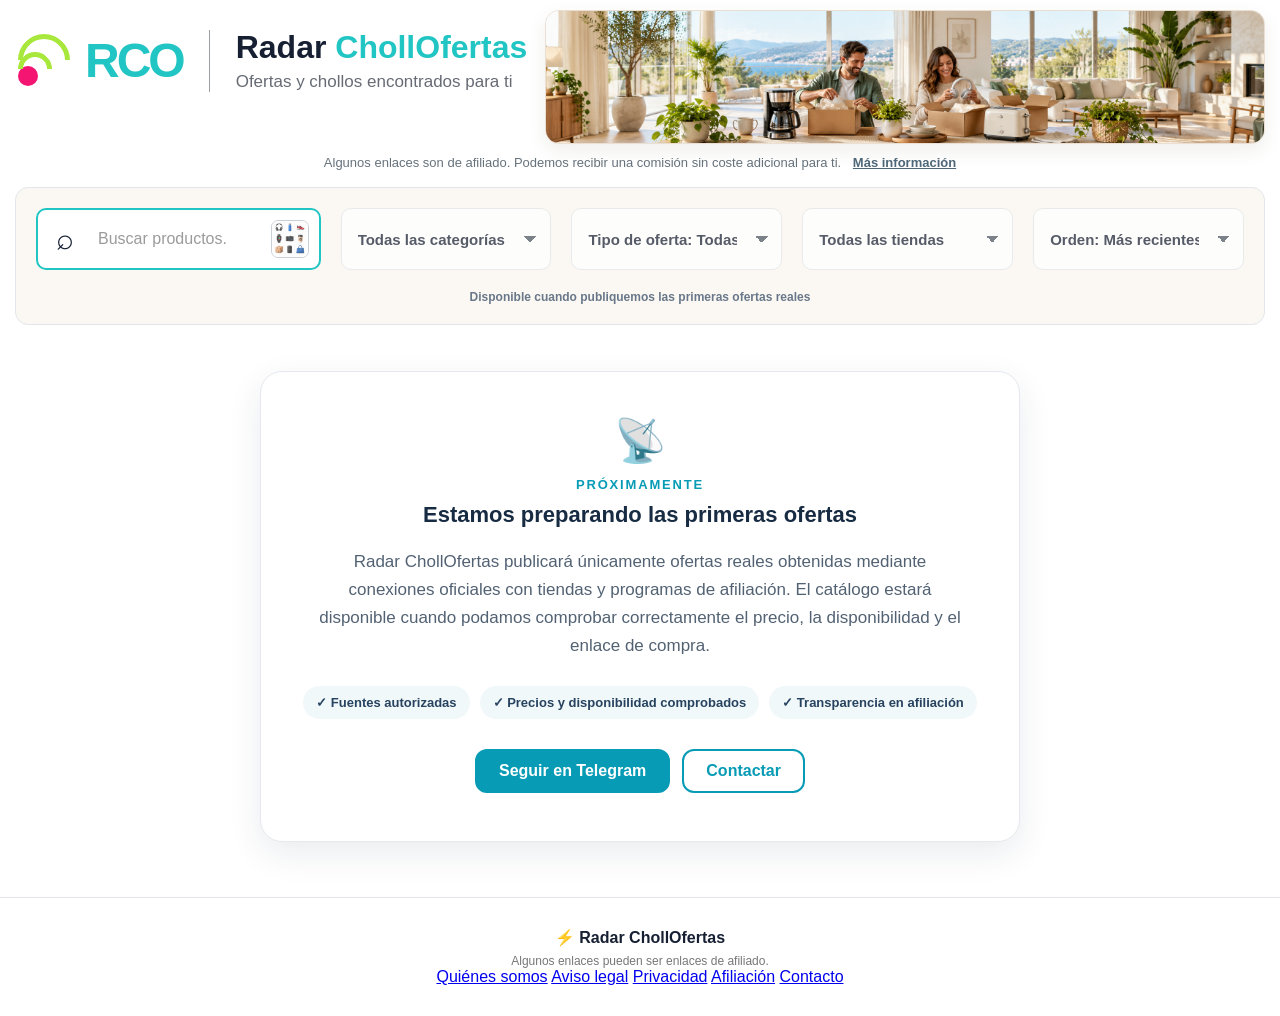
==== commit c96f8f26: "Añadir banner responsive y fondo beige de filtros" ====
--- a/index.html
+++ b/index.html
@@ -30,7 +30,7 @@
 
     <title>Radar ChollOfertas</title>
 
-    <link rel="stylesheet" href="styles.css?v=centrado-20261005">
+    <link rel="stylesheet" href="styles.css?v=banner-20261020">
 </head>
 
 <body>
@@ -62,6 +62,18 @@
         </div>
 
     </div>
+
+    <figure class="banner-cabecera">
+        <picture>
+            <source media="(min-width: 1700px)" srcset="imagenes/banners/banner-natural-responsive-6x1-v2.png">
+            <source media="(min-width: 1350px)" srcset="imagenes/banners/banner-natural-responsive-8x1-v2.png">
+            <source media="(min-width: 1100px)" srcset="imagenes/banners/banner-natural-responsive-6x1-v2.png">
+            <img
+                src="imagenes/banners/banner-natural-responsive-4x1-v2.png"
+                alt="Pareja abriendo paquetes en una sala luminosa con productos para el hogar"
+            >
+        </picture>
+    </figure>
 
 </header>
 
--- a/styles.css
+++ b/styles.css
@@ -311,7 +311,7 @@
     border: 1px solid var(--borde);
     border-radius: 13px;
 
-    background: #ffffff;
+    background: #fbf8f3;
 
     margin-bottom: 40px;
 }
@@ -326,6 +326,8 @@
     border-radius: 10px;
 
     padding: 0 18px;
+
+    background: #ffffff;
 }
 
 .buscador span {
@@ -1872,3 +1874,56 @@
         display: inline-block;
     }
 }
+
+/* CABECERA CON BANNER RESPONSIVE APROBADO */
+.cabecera {
+    padding-bottom: 52px !important;
+}
+
+.cabecera .banner-cabecera {
+    position: absolute;
+    top: 10px;
+    right: 15px;
+    bottom: 0;
+    left: 545px;
+    min-width: 0;
+    min-height: 0;
+    margin: 0;
+    overflow: hidden;
+    border: 1px solid #eadfd2;
+    border-radius: 14px;
+    background: #ffffff;
+    box-shadow: 0 7px 18px rgba(92, 73, 55, 0.09);
+}
+
+.cabecera .banner-cabecera picture,
+.cabecera .banner-cabecera img {
+    display: block;
+    width: 100%;
+    height: 100%;
+}
+
+.cabecera .banner-cabecera img {
+    object-fit: cover;
+    object-position: center;
+}
+
+.aviso-publicidad-visible {
+    margin-top: 6px;
+}
+
+@media (min-width: 1600px) {
+    .cabecera {
+        padding-bottom: 74px !important;
+    }
+
+    .cabecera .banner-cabecera img {
+        object-position: center 60%;
+    }
+}
+
+@media (max-width: 760px) {
+    .cabecera .banner-cabecera {
+        display: none;
+    }
+}
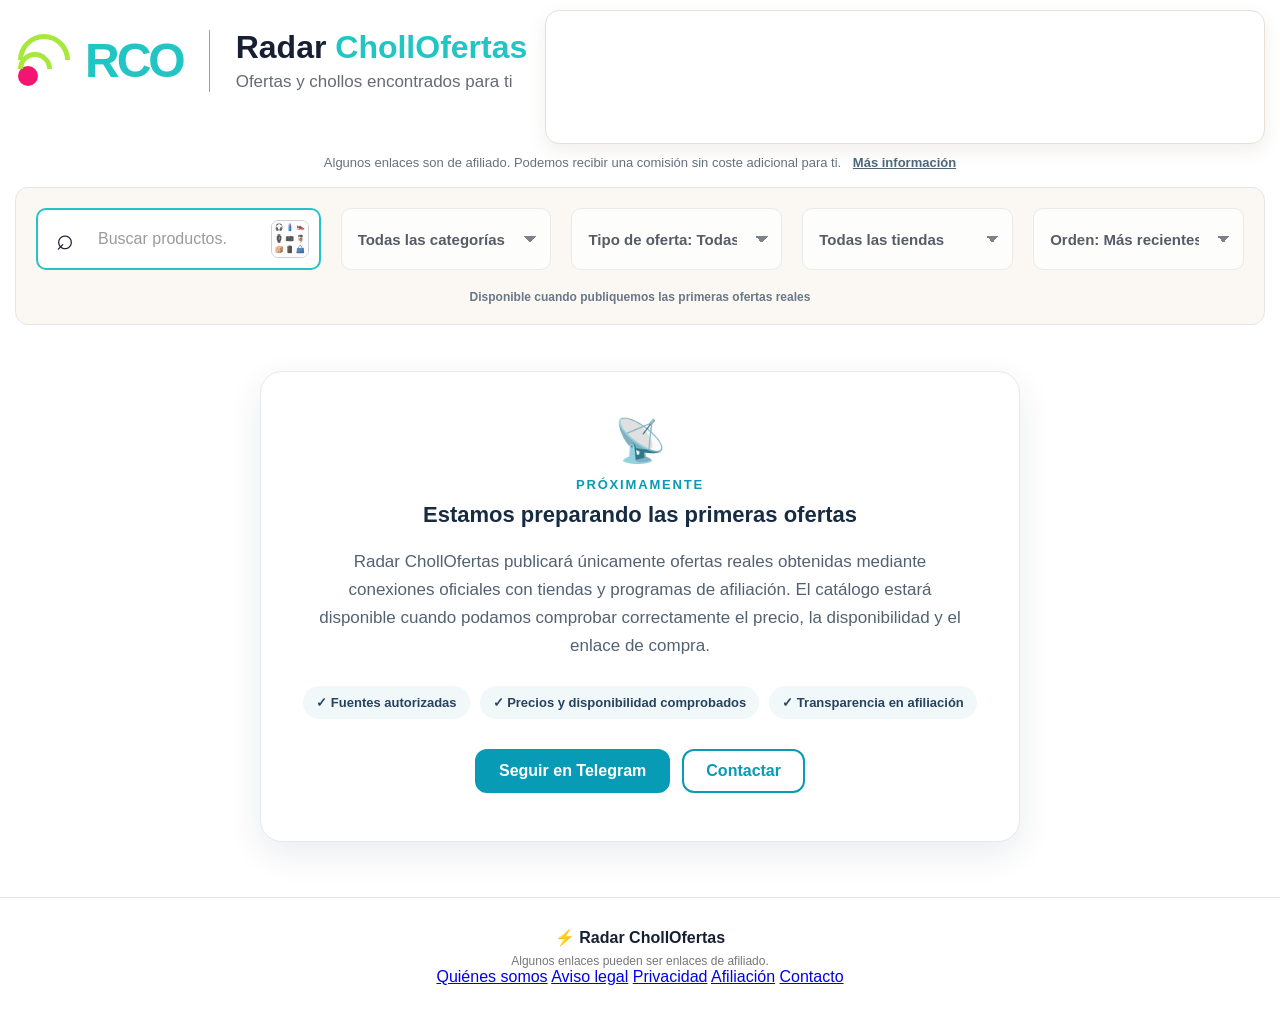
==== commit b7ca67aa: "Ajustar banner en móvil horizontal" ====
--- a/index.html
+++ b/index.html
@@ -30,7 +30,7 @@
 
     <title>Radar ChollOfertas</title>
 
-    <link rel="stylesheet" href="styles.css?v=banner-20261020">
+    <link rel="stylesheet" href="styles.css?v=banner-movil-20261020">
 </head>
 
 <body>
--- a/styles.css
+++ b/styles.css
@@ -1922,6 +1922,13 @@
     }
 }
 
+/* Móvil en horizontal: recorte equilibrado de 3 mm arriba y abajo. */
+@media (min-width: 761px) and (max-width: 950px) and (orientation: landscape) and (pointer: coarse) {
+    .cabecera {
+        padding-bottom: 29px !important;
+    }
+}
+
 @media (max-width: 760px) {
     .cabecera .banner-cabecera {
         display: none;
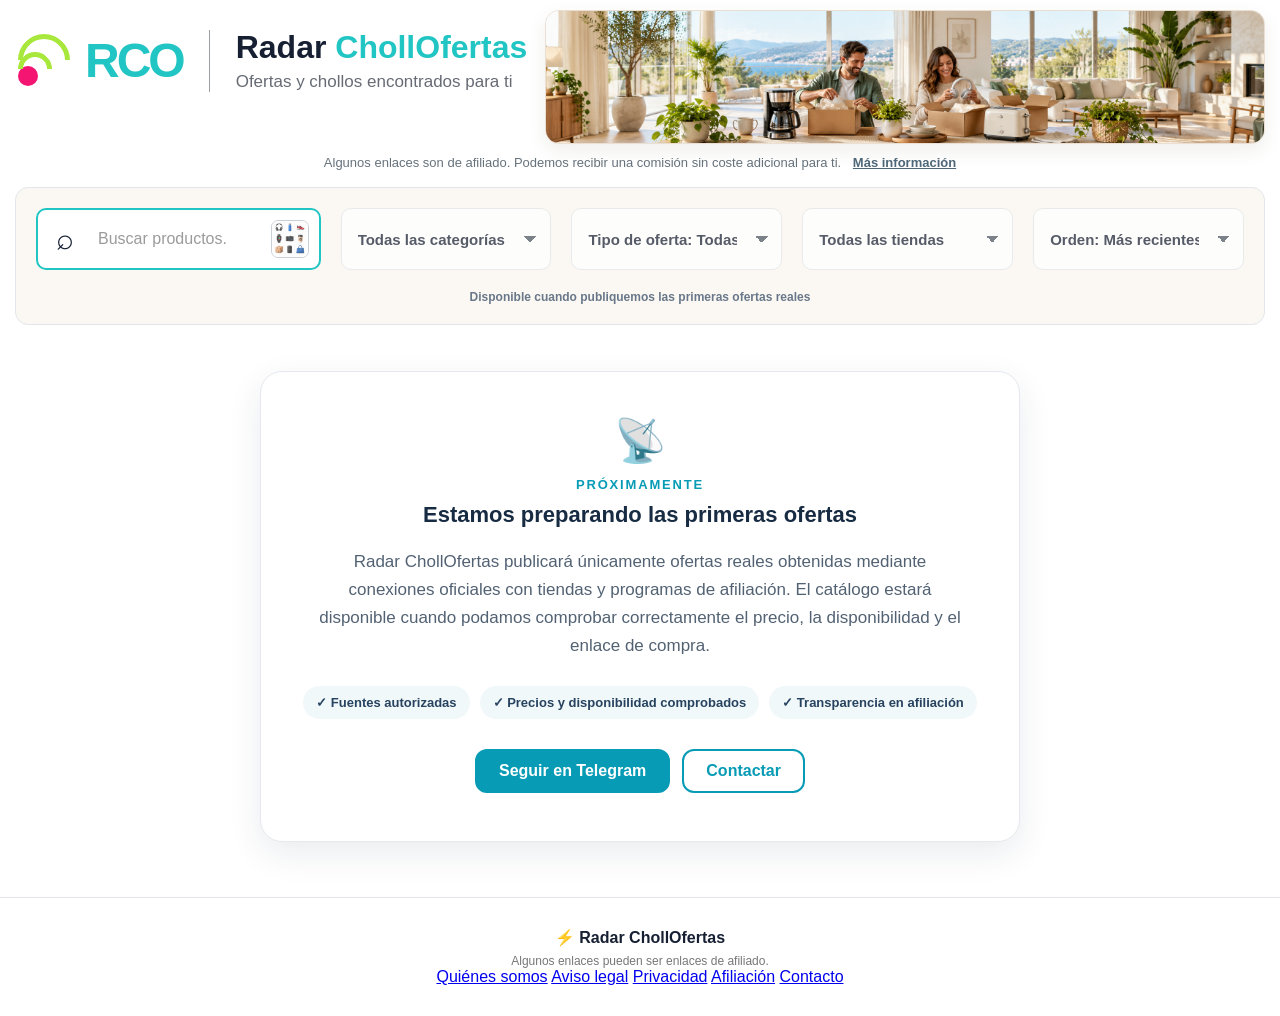
==== commit d1402670: "Reducir de nuevo banner en móvil horizontal" ====
--- a/index.html
+++ b/index.html
@@ -30,7 +30,7 @@
 
     <title>Radar ChollOfertas</title>
 
-    <link rel="stylesheet" href="styles.css?v=banner-movil-20261020">
+    <link rel="stylesheet" href="styles.css?v=banner-movil-v2-20261020">
 </head>
 
 <body>
--- a/styles.css
+++ b/styles.css
@@ -1925,7 +1925,7 @@
 /* Móvil en horizontal: recorte equilibrado de 3 mm arriba y abajo. */
 @media (min-width: 761px) and (max-width: 950px) and (orientation: landscape) and (pointer: coarse) {
     .cabecera {
-        padding-bottom: 29px !important;
+        padding-bottom: 6px !important;
     }
 }
 
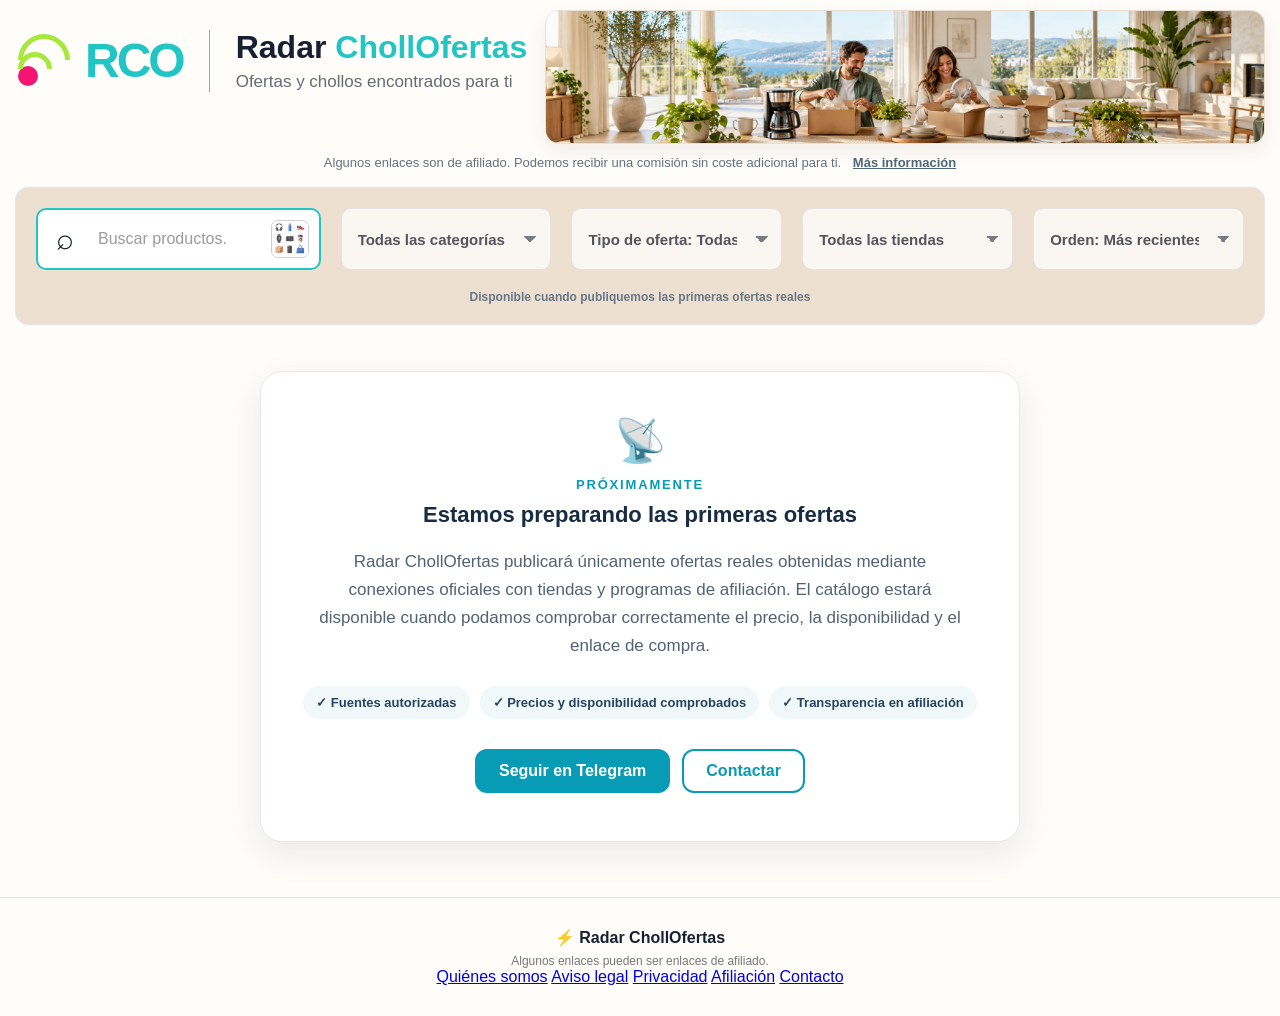
==== commit 2f173d93: "Aplicar fondos cálidos aprobados" ====
--- a/index.html
+++ b/index.html
@@ -30,7 +30,7 @@
 
     <title>Radar ChollOfertas</title>
 
-    <link rel="stylesheet" href="styles.css?v=banner-movil-v2-20261020">
+    <link rel="stylesheet" href="styles.css?v=fondos-calidos-20261022">
 </head>
 
 <body>
--- a/styles.css
+++ b/styles.css
@@ -1929,8 +1929,27 @@
     }
 }
 
+/* Móvil en vertical: 6 mm menos de zona blanca fija bajo el logotipo. */
+@media (max-width: 760px) and (orientation: portrait) {
+    .cabecera {
+        padding-bottom: 29px !important;
+    }
+}
+
 @media (max-width: 760px) {
     .cabecera .banner-cabecera {
         display: none;
     }
 }
+
+/* Fondos cálidos aprobados el 22/10/2026. */
+html,
+body,
+.cabecera,
+footer {
+    background: #fffdfa;
+}
+
+.buscador-filtros {
+    background: #ede0d0;
+}
